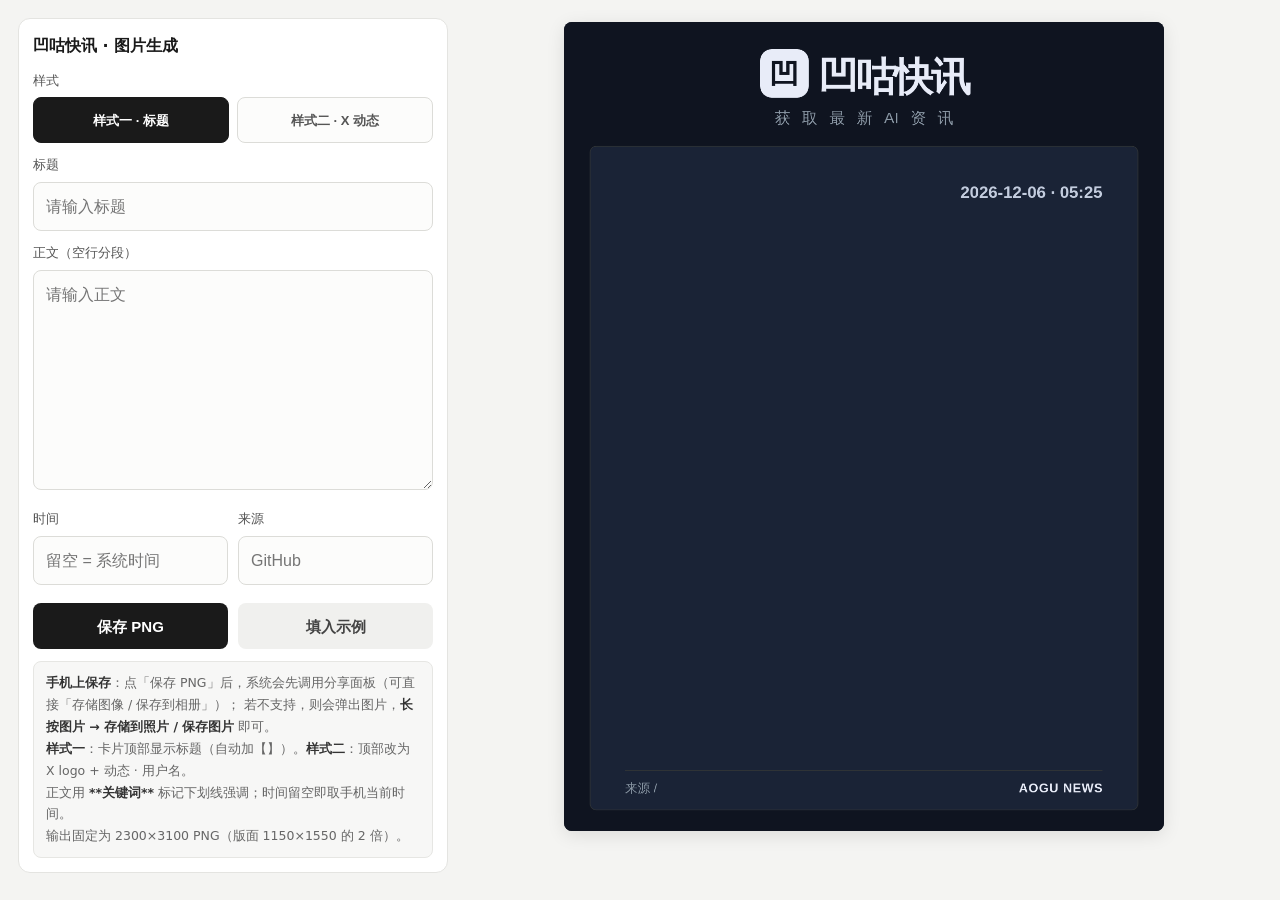
==== index.html @ 54849a7f "Add files via upload" ====
<!doctype html>
<html lang="zh-CN">
<head>
<meta charset="utf-8">
<meta name="viewport" content="width=device-width,initial-scale=1,viewport-fit=cover">
<meta name="theme-color" content="#0F1420">
<meta name="apple-mobile-web-app-capable" content="yes">
<meta name="apple-mobile-web-app-status-bar-style" content="black-translucent">
<meta name="format-detection" content="telephone=no">
<title>凹咕快讯 · 图片生成</title>
<style>
  *{box-sizing:border-box;-webkit-tap-highlight-color:transparent}
  html,body{margin:0;padding:0}
  body{padding:10px 10px calc(10px + env(safe-area-inset-bottom));background:#f4f4f2;color:#222;
       font:15px/1.6 "MiSans","Microsoft YaHei",system-ui,-apple-system,sans-serif;
       -webkit-text-size-adjust:100%;}
  .wrap{display:flex;flex-direction:column;gap:12px}
  .stage{order:1;position:sticky;top:0;z-index:9;background:#f4f4f2;
         padding:4px 0 8px;display:flex;justify-content:center}
  .panel{order:2;background:#fff;border:1px solid #e4e4e1;border-radius:12px;padding:14px}
  .panel h1{margin:0 0 12px;font-size:16px;font-weight:700;color:#1A1A1A}
  label{display:block;margin:0 0 6px;font-size:13px;color:#555}
  input,textarea{width:100%;padding:10px 12px;border:1px solid #dcdcd8;border-radius:8px;
       font:16px/1.7 "MiSans","Microsoft YaHei",sans-serif;background:#fcfcfb;outline:none;
       -webkit-appearance:none;appearance:none;}
  input:focus,textarea:focus{border-color:#1A1A1A;background:#fff}
  textarea{height:150px;resize:vertical;min-height:110px}
  .row{display:flex;gap:10px}
  .row>div{flex:1;min-width:0}
  .field{margin-bottom:12px}
  .btns{display:flex;gap:10px;margin-top:6px}
  .seg{display:flex;gap:8px}
  .seg button{flex:1;padding:12px 6px;border:1px solid #dcdcd8;border-radius:8px;cursor:pointer;
       background:#fcfcfb;color:#555;font:600 13px/1.2 "MiSans","Microsoft YaHei",sans-serif}
  .seg button.on{background:#1A1A1A;color:#fff;border-color:#1A1A1A}
  button{flex:1;padding:13px 10px;border:0;border-radius:8px;cursor:pointer;
         font:600 15px/1 "MiSans","Microsoft YaHei",sans-serif;min-height:46px}
  #save{background:#1A1A1A;color:#fff}
  #save:active{background:#000}
  #demo{background:#f0f0ee;color:#444}
  #demo:active{background:#e7e7e4}
  button:disabled{opacity:.6}
  .tip{margin-top:12px;padding:10px 12px;background:#f7f7f6;border:1px solid #e6e6e3;
       border-radius:8px;font-size:12.5px;color:#666;line-height:1.75}
  .tip b{color:#333}
  .panel[data-mode="1"] #fUser{display:none}
  .panel[data-mode="2"] #fTitle{display:none}
  canvas{display:block;width:auto;height:auto;max-width:100%;max-height:46vh;
         border-radius:8px;box-shadow:0 4px 18px rgba(0,0,0,.10);background:#0F1420}
  .sheet{position:fixed;inset:0;z-index:99;background:rgba(12,14,20,.82);
         display:flex;flex-direction:column;align-items:center;justify-content:center;
         gap:14px;padding:16px calc(16px + env(safe-area-inset-right)) calc(16px + env(safe-area-inset-bottom));
         overflow:auto;-webkit-overflow-scrolling:touch;}
  .sheet[hidden]{display:none}
  .sheet img{max-width:92vw;max-height:64vh;width:auto;height:auto;border-radius:8px;
             box-shadow:0 8px 40px rgba(0,0,0,.5);background:#0F1420}
  .sheet .hint{color:#E8ECF8;font-size:13.5px;text-align:center;line-height:1.7;max-width:32em}
  .sheet .hint small{color:#8B98A5;font-size:12px}
  .sheet .bar{display:flex;gap:10px;width:100%;max-width:420px}
  .sheet .bar button,.sheet .bar a{flex:1;display:flex;align-items:center;justify-content:center;
       padding:13px 10px;border-radius:8px;border:0;text-decoration:none;cursor:pointer;
       font:600 15px/1 "MiSans","Microsoft YaHei",sans-serif}
  .sheet .bar a{background:#E8ECF8;color:#0F1420}
  .sheet .bar button{background:rgba(255,255,255,.14);color:#E8ECF8}
  @media (min-width:920px){
    body{padding:18px}
    .wrap{flex-direction:row;align-items:flex-start;gap:18px}
    .panel{order:1;flex:0 0 430px}
    .stage{order:2;flex:1;position:static;justify-content:center}
    canvas{max-height:none;max-width:600px}
    textarea{height:220px}
  }
</style>
</head>
<body>
<div class="wrap">
  <div class="stage">
    <canvas id="cv" width="1150" height="1550"></canvas>
  </div>

  <div class="panel" id="panel" data-mode="1">
    <h1>凹咕快讯 · 图片生成</h1>
    <div class="field">
      <label>样式</label>
      <div class="seg" id="seg">
        <button type="button" data-mode="1" class="on">样式一 · 标题</button>
        <button type="button" data-mode="2">样式二 · X 动态</button>
      </div>
    </div>
    <div class="field" id="fTitle">
      <label>标题</label>
      <input id="title" placeholder="请输入标题">
    </div>
    <div class="field" id="fUser">
      <label>用户名</label>
      <input id="user" placeholder="例如：凹咕">
    </div>
    <div class="field">
      <label>正文（空行分段）</label>
      <textarea id="content" placeholder="请输入正文"></textarea>
    </div>
    <div class="row">
      <div class="field">
        <label>时间</label>
        <input id="date" placeholder="留空 = 系统时间">
      </div>
      <div class="field">
        <label>来源</label>
        <input id="source" placeholder="GitHub">
      </div>
    </div>
    <div class="btns">
      <button id="save">保存 PNG</button>
      <button id="demo">填入示例</button>
    </div>
    <div class="tip">
      <b>手机上保存</b>：点「保存 PNG」后，系统会先调用分享面板（可直接「存储图像 / 保存到相册」）；
      若不支持，则会弹出图片，<b>长按图片 → 存储到照片 / 保存图片</b> 即可。<br>
      <b>样式一</b>：卡片顶部显示标题（自动加【】）。<b>样式二</b>：顶部改为 X logo + 动态 · 用户名。<br>
      正文用 <b>**关键词**</b> 标记下划线强调；时间留空即取手机当前时间。<br>
      输出固定为 2300×3100 PNG（版面 1150×1550 的 2 倍）。
    </div>
  </div>
</div>

<div class="sheet" id="outcome" hidden>
  <img id="outImg" alt="生成的快讯图片">
  <div class="hint" id="outHint">长按上方图片 → 「存储到照片 / 保存图片」</div>
  <div class="bar">
    <a id="outLink" download>下载 / 保存</a>
    <button type="button" id="outClose">关闭</button>
  </div>
</div>

<script>
const W = 1150, H = 1550;

const C = {
  bg: '#0F1420',
  card: { x:50, y:238, w:1050, h:1271.5, r:12, fill:'#1A2336', line:'#2F3336' },
  logo:  { x:376, y:52, s:93, r:22, fill:'#E8ECF8', ch:'凹', size:56, stroke:2.2, glyph:'#0F1420' },
  brand: { left:489, cy:101, size:76, ls:-4, stroke:3, black:'#E8ECF8', gray:'#E8ECF8',
           name:'凹咕快讯', splitAt:2, name2:'开源情报' },
  sub:   { cy:183, size:30, ls:22.3, color:'#8B98A5', text:'获取最新AI资讯',
           text2:'获取热门开源作品' },
  title: { firstBaseline:350, size:55, ls:-4, stroke:3, lh:73.5, maxW:800,
           color:'#E8ECF8', maxLines:4 },
  body:  { x:117, w:915, size:42, ls:-1, lh:58.5, gap:12.5,
           color:'#E8ECF8', ulOffset:5.5, ulThick:3 },
  date:  { size:32, bold:true, color:'#C3CCDE', ls:0, gapTitle:60, gapBody:70,
           gapRule:34, gapAbove:50 },
  foot:  { ruleY:1433, ruleH:2, ruleColor:'#2F3336', cy:1467, size:24,
           color:'#8B98A5', brandColor:'#E8ECF8', brandLs:1.2, brand:'AOGU NEWS',
           gapBelowTitle:20.5, bottomLimit:1413 },
  x:     { boxX:117, boxY:278, padX:24, padY:18, boxR:14,
           boxFill:'#161E2E', boxLine:'#2F3336', boxLw:1.5,
           logoSize:52, iconColor:'#E8ECF8', gap:20, color:'#E8ECF8', label:'动态',
           bodyFirstBaseline:440 }
};

const FONT = '"MiSans","Microsoft YaHei",sans-serif';
const F_SERIF = 'Georgia,"Times New Roman",serif';
const X_LOGO_PATH = 'M18.244 2.25h3.308l-7.227 8.26 8.502 11.24H16.17l-5.214-6.817L4.99 '
                  + '21.75H1.68l7.73-8.835L1.254 2.25H8.08l4.713 6.231zm-1.161 '
                  + '17.52h1.833L7.084 4.126H5.117z';

const cv = document.getElementById('cv');
const ctx = cv.getContext('2d');

const SCALE_PREVIEW = 1, SCALE_EXPORT = 2;
let curScale = SCALE_PREVIEW;
cv.width = W * curScale; cv.height = H * curScale;

function ensureScale(s){
  if (curScale === s && cv.width === W * s) return;
  curScale = s;
  cv.width = W * s;
  cv.height = H * s;
}

function unitize(str){
  const units = [];
  let buf = '';
  for (const ch of str){
    if (/[A-Za-z0-9@#$%&+\-_.:'"\u2019]/.test(ch)) buf += ch;
    else {
      if (buf){ units.push(buf); buf = ''; }
      units.push(ch);
    }
  }
  if (buf) units.push(buf);
  return units;
}

function setFont(size, serif){
  if ('letterSpacing' in ctx) ctx.letterSpacing = '0px';
  ctx.font = size + 'px ' + (serif ? F_SERIF : FONT);
}

function measure(str, size, serif){
  setFont(size, serif);
  return ctx.measureText(str).width;
}

function baselineForCY(sample, size, cy, serif){
  setFont(size, serif);
  const m = ctx.measureText(sample);
  const asc = m.actualBoundingBoxAscent || size * 0.88;
  const desc = m.actualBoundingBoxDescent || size * 0.12;
  return cy + (asc - desc) / 2;
}

function toUnits(units, size, serif){
  return units.map(u => typeof u === 'string'
      ? { t:u, w:measure(u, size, serif), ul:false }
      : { t:u.t, w:measure(u.t, size, serif), ul:!!u.ul });
}

function wrap(units, maxW, size, ls, serif){
  const lines = [];
  let line = [], w = 0;
  for (const u of toUnits(units, size, serif)){
    const add = u.w + (line.length ? ls : 0);
    const blank = /^\s+$/.test(u.t);
    if (line.length && w + add > maxW && !blank){
      lines.push(line);
      line = [u]; w = u.w;
    } else if (blank && !line.length){
      continue;
    } else {
      line.push(u); w += add;
    }
  }
  if (line.length) lines.push(line);
  return lines;
}

function lineWidth(line, ls){ return line.reduce((s,u)=>s+u.w, 0) + ls * (line.length - 1); }

function drawLine(line, x, baseline, ls, opts){
  const { fill, stroke, justify, maxW, size, serif } = opts;
  setFont(size, serif);
  let cx = x, gap = ls;
  const natural = lineWidth(line, ls);
  if (justify && line.length > 1 && maxW > natural) gap = ls + (maxW - natural) / (line.length - 1);
  const drawn = [];
  for (const u of line){
    ctx.fillStyle = fill;
    if (stroke){ ctx.lineWidth = stroke; ctx.strokeStyle = fill; ctx.strokeText(u.t, cx, baseline); }
    ctx.fillText(u.t, cx, baseline);
    drawn.push({ ...u, x:cx });
    cx += u.w + gap;
  }
  return drawn;
}

function parseEmphasis(text){
  const parts = text.split(/\*\*(.+?)\*\*/g);
  const segs = [];
  for (let i = 0; i < parts.length; i++){
    if (!parts[i]) continue;
    segs.push({ text: parts[i], ul: i % 2 === 1, marker: i % 2 === 0 });
  }
  const units = [];
  for (const s of segs) for (const u of unitize(s.text)) units.push({ t:u, ul:s.ul });
  return units;
}

function formatDate(input){
  const p2 = n => String(n).padStart(2, '0');
  const now = new Date();
  const s = (input || '').trim();
  if (!s) return `${now.getFullYear()}-${p2(now.getMonth() + 1)}-${p2(now.getDate())}`
               + ` · ${p2(now.getHours())}:${p2(now.getMinutes())}`;
  const m = s.match(/^(\d{4})[-/.](\d{1,2})[-/.](\d{1,2})(?:\s*[T·]?\s*(\d{1,2}):(\d{2}))?/);
  if (!m) return s;
  let hh, mi;
  if (m[4] !== undefined){ hh = p2(+m[4]); mi = m[5]; }
  else { hh = p2(now.getHours()); mi = p2(now.getMinutes()); }
  return `${m[1]}-${p2(+m[2])}-${p2(+m[3])} · ${hh}:${mi}`;
}

function roundRect(x, y, w, h, r){
  ctx.beginPath();
  ctx.moveTo(x + r, y);
  ctx.arcTo(x + w, y, x + w, y + h, r);
  ctx.arcTo(x + w, y + h, x, y + h, r);
  ctx.arcTo(x, y + h, x, y, r);
  ctx.arcTo(x, y, x + w, y, r);
  ctx.closePath();
}

function drawBackground(){
  ctx.fillStyle = C.bg;
  ctx.fillRect(0, 0, W, H);
  const { x, y, w, h, r, fill, line } = C.card;
  ctx.save();
  ctx.fillStyle = fill; roundRect(x, y, w, h, r); ctx.fill();
  ctx.strokeStyle = line; ctx.lineWidth = 1.5; roundRect(x, y, w, h, r); ctx.stroke();
  ctx.restore();
}

function drawHeader(style2){
  const L = C.logo;
  ctx.fillStyle = L.fill;
  roundRect(L.x, L.y, L.s, L.s, L.r); ctx.fill();

  ctx.save();
  ctx.textAlign = 'left'; ctx.textBaseline = 'alphabetic';
  const b1 = baselineForCY(L.ch, L.size, L.y + L.s / 2, false);
  setFont(L.size, false);
  const w1 = ctx.measureText(L.ch).width;
  ctx.fillStyle = L.glyph;
  ctx.lineWidth = L.stroke; ctx.strokeStyle = L.glyph;
  const lx = L.x + (L.s - w1) / 2;
  ctx.strokeText(L.ch, lx, b1); ctx.fillText(L.ch, lx, b1);
  ctx.restore();

  const B = C.brand;
  const bText = (style2 && B.name2) ? B.name2 : B.name;
  const black = bText.slice(0, B.splitAt), rest = bText.slice(B.splitAt);
  ctx.textAlign = 'left';
  drawLine(toUnits(unitize(black), B.size), B.left, baselineForCY('凹', B.size, B.cy), B.ls,
           { fill:B.black, stroke:B.stroke, size:B.size });
  const bx = B.left + (measure(black, B.size) + B.ls * black.length);
  drawLine(toUnits(unitize(rest), B.size), bx, baselineForCY('凹', B.size, B.cy), B.ls,
           { fill:B.gray, stroke:B.stroke, size:B.size });

  const S = C.sub;
  const sText = (style2 && S.text2) ? S.text2 : S.text;
  const su = unitize(sText);
  const sw = su.reduce((s,u)=>s+measure(u, S.size),0) + S.ls * (su.length - 1);
  let sx = (W - sw) / 2;
  const sBase = baselineForCY('获', S.size, S.cy);
  ctx.fillStyle = S.color;
  setFont(S.size, false);
  for (const u of su){
    ctx.fillText(u, sx, sBase);
    sx += measure(u, S.size) + S.ls;
  }
}

function drawXLogo(x, y, size, color){
  const s = size / 24;
  ctx.save();
  ctx.translate(x, y);
  ctx.scale(s, s);
  ctx.fillStyle = color;
  ctx.fill(new Path2D(X_LOGO_PATH));
  ctx.restore();
}

function drawXHeader(user, textSize){
  const X = C.x;
  const name = (user || '').trim();
  const parts = name
      ? [{ t:X.label, bold:false }, { t:' · ', bold:false }, { t:name, bold:true }]
      : [{ t:X.label, bold:false }];
  const widths = parts.map(p => {
    if ('letterSpacing' in ctx) ctx.letterSpacing = '0px';
    ctx.font = (p.bold ? '700 ' : '') + textSize + 'px ' + FONT;
    return ctx.measureText(p.t).width;
  });
  const textW = widths.reduce((a, b) => a + b, 0);

  const boxH = X.logoSize + X.padY * 2;
  const boxW = X.padX * 2 + X.logoSize + X.gap + textW;
  const cy = X.boxY + boxH / 2;
  ctx.save();
  ctx.fillStyle = X.boxFill;
  roundRect(X.boxX, X.boxY, boxW, boxH, X.boxR); ctx.fill();
  ctx.strokeStyle = X.boxLine; ctx.lineWidth = X.boxLw;
  roundRect(X.boxX, X.boxY, boxW, boxH, X.boxR);
  ctx.stroke();
  ctx.restore();

  drawXLogo(X.boxX + X.padX, X.boxY + X.padY, X.logoSize, X.iconColor);

  const base = baselineForCY('动', textSize, cy);
  let cx = X.boxX + X.padX + X.logoSize + X.gap;
  parts.forEach((p, i) => {
    if ('letterSpacing' in ctx) ctx.letterSpacing = '0px';
    ctx.font = (p.bold ? '700 ' : '') + textSize + 'px ' + FONT;
    ctx.fillStyle = X.color;
    ctx.fillText(p.t, cx, base);
    cx += widths[i];
  });
}

function render(data){
  const T = C.title, BO = C.body, FO = C.foot, XH = C.x;
  const style2 = data.mode === 2;
  ctx.setTransform(curScale, 0, 0, curScale, 0, 0);
  ctx.textAlign = 'left'; ctx.textBaseline = 'alphabetic';

  const titleText = (!style2 && data.title)
      ? (data.title.startsWith('【') ? data.title : '【' + data.title + '】') : '';
  let tSize = T.size, tLines = [];
  if (titleText){
    const tu = unitize(titleText);
    for (; tSize >= 26; tSize -= 1){
      tLines = wrap(tu, T.maxW, tSize, T.ls);
      if (tLines.length <= T.maxLines) break;
    }
  }
  const tScale = titleText ? tSize / T.size : 1;
  const tPitch = T.lh * tScale;
  const lastTitleBaseline = tLines.length
      ? T.firstBaseline + (tLines.length - 1) * tPitch
      : T.firstBaseline - tPitch;

  const DT = C.date;
  const dateText = data.dateText || '';
  const dateBaseline = style2 ? FO.ruleY - DT.gapRule : lastTitleBaseline + DT.gapTitle;
  const bodyFirstBaseline = style2
      ? XH.bodyFirstBaseline
      : (dateText ? dateBaseline + DT.gapBody
                  : lastTitleBaseline + tPitch + FO.gapBelowTitle);
  const paras = (data.content || '').split(/\n\s*\n|\n/).map(s => s.trim()).filter(Boolean);
  const available = (style2 && dateText ? dateBaseline - DT.gapAbove : FO.bottomLimit)
                  - bodyFirstBaseline;

  let bSize = BO.size, bData = null;
  if (paras.length){
    for (; bSize >= 18; bSize -= 1){
      const lh = BO.lh * (bSize / BO.size);
      const ls = BO.ls * (bSize / BO.size);
      const gap = BO.gap * (bSize / BO.size);
      const blocks = paras.map(p => wrap(parseEmphasis(p), BO.w, bSize, ls));
      const totalLines = blocks.reduce((s, b) => s + b.length, 0);
      const need = (totalLines - 1) * lh + (blocks.length - 1) * gap + bSize * 0.26;
      if (need <= available || bSize === 18){ bData = { blocks, lh, ls, gap, size:bSize }; break; }
    }
  }

  drawBackground();
  drawHeader(style2);

  if (style2) drawXHeader(data.user, bData ? bData.size : BO.size);

  if (tLines.length){
    ctx.fillStyle = T.color; ctx.strokeStyle = T.color;
    for (let i = 0; i < tLines.length; i++){
      const line = tLines[i];
      const w = lineWidth(line, T.ls);
      drawLine(line, (W - w) / 2, T.firstBaseline + i * tPitch, T.ls,
               { fill:T.color, stroke:T.stroke * tScale, size:tSize });
    }
  }

  if (dateText){
    if ('letterSpacing' in ctx) ctx.letterSpacing = DT.ls + 'px';
    ctx.font = (DT.bold ? '700 ' : '') + DT.size + 'px ' + FONT;
    ctx.fillStyle = DT.color;
    ctx.fillText(dateText, BO.x + BO.w - ctx.measureText(dateText).width, dateBaseline);
    if ('letterSpacing' in ctx) ctx.letterSpacing = '0px';
  }

  if (bData){
    let base = bodyFirstBaseline;
    bData.blocks.forEach((block, pi) => {
      if (pi) base += bData.gap;
      block.forEach((line, li) => {
        const last = li === block.length - 1;
        const drawn = drawLine(line, BO.x, base, bData.ls,
                    { fill:BO.color, justify:!last, maxW:BO.w, size:bData.size });
        ctx.fillStyle = BO.color;
        ctx.beginPath();
        let runStart = null, runEnd = null;
        const flush = () => {
          if (runStart !== null){
            const y = base + BO.ulOffset;
            ctx.fillRect(runStart, y, runEnd - runStart, BO.ulThick);
            runStart = null;
          }
        };
        for (const u of drawn){
          if (u.ul){
            const x0 = u.x, x1 = u.x + u.w;
            if (runStart === null) runStart = x0;
            runEnd = Math.max(runEnd === null ? x1 : runEnd, x1);
          } else flush();
        }
        flush();
        base += bData.lh;
      });
    });
  }

  ctx.fillStyle = FO.ruleColor;
  ctx.fillRect(BO.x, FO.ruleY, BO.w, FO.ruleH);
  const fb = baselineForCY('来', FO.size, FO.cy);
  setFont(FO.size, false);
  ctx.fillStyle = FO.color;
  ctx.fillText('来源 / ' + (data.source || ''), BO.x, fb);

  if ('letterSpacing' in ctx) ctx.letterSpacing = '0px';
  ctx.font = '700 ' + FO.size + 'px ' + FONT;
  const bChars = [...FO.brand];
  const bWidths = bChars.map(ch => ctx.measureText(ch).width);
  const bTotal = bWidths.reduce((a, b) => a + b, 0) + FO.brandLs * (bChars.length - 1);
  let bx = BO.x + BO.w - bTotal;
  ctx.fillStyle = FO.brandColor;
  bChars.forEach((ch, i) => {
    ctx.font = '700 ' + FO.size + 'px ' + FONT;
    ctx.fillText(ch, bx, fb);
    bx += bWidths[i] + FO.brandLs;
  });
}

let mode = 1;

function readForm(){
  return {
    mode: mode,
    title: document.getElementById('title').value.trim(),
    user: document.getElementById('user').value.trim(),
    content: document.getElementById('content').value.replace(/\r/g, '').trim(),
    dateText: formatDate(document.getElementById('date').value),
    source: document.getElementById('source').value.trim()
  };
}

let timer = null;
function update(){
  clearTimeout(timer);
  timer = setTimeout(() => render(readForm()), 80);
}

['title','user','content','date','source'].forEach(id =>
  document.getElementById(id).addEventListener('input', update));

setInterval(() => {
  if (!document.getElementById('date').value.trim()) update();
}, 30000);

document.getElementById('seg').addEventListener('click', e => {
  const b = e.target.closest('button[data-mode]');
  if (!b) return;
  mode = +b.dataset.mode;
  document.getElementById('panel').dataset.mode = mode;
  document.querySelectorAll('#seg button').forEach(x => x.classList.toggle('on', x === b));
  update();
});

function fileName(d){
  const name = (d.title ? d.title.slice(0, 20) : '凹咕快讯')
      + (d.dateText ? '_' + d.dateText.split(' ')[0] : '') + '.png';
  return name.replace(/[\\/:*?"<>|]/g, '');
}

async function exportPNG(){
  const d = readForm();
  ensureScale(SCALE_EXPORT);
  render(d);
  const blob = await new Promise(res => cv.toBlob(res, 'image/png'));
  ensureScale(SCALE_PREVIEW);
  render(d);
  return { blob, name: fileName(d) };
}

const sheet = document.getElementById('outcome');
const outImg = document.getElementById('outImg');
const outLink = document.getElementById('outLink');
const outHint = document.getElementById('outHint');
let outURL = null;

function showSheet(blob, name){
  if (outURL) URL.revokeObjectURL(outURL);
  outURL = URL.createObjectURL(blob);
  outImg.src = outURL;
  outLink.href = outURL;
  outLink.download = name;
  const isWeChat = /MicroMessenger/i.test(navigator.userAgent);
  outHint.innerHTML = isWeChat
    ? '长按上方图片 → <b>保存图片</b>'
    : '长按上方图片 → <b>存储到照片</b>；或点下方按钮下载<br><small>' + name + '</small>';
  sheet.hidden = false;
}

document.getElementById('outClose').addEventListener('click', () => {
  sheet.hidden = true;
  if (outURL){ URL.revokeObjectURL(outURL); outURL = null; outImg.removeAttribute('src'); }
});

document.getElementById('save').addEventListener('click', async e => {
  const btn = e.currentTarget;
  const old = btn.textContent;
  btn.disabled = true; btn.textContent = '生成中…';
  try {
    const { blob, name } = await exportPNG();
    if (!blob) throw new Error('图片生成失败');
    let shared = false;
    try {
      if (navigator.canShare && navigator.canShare({ files: [new File([blob], name, { type: 'image/png' })] })){
        await navigator.share({ files: [new File([blob], name, { type: 'image/png' })], title: name });
        shared = true;
      }
    } catch (err) {
      if (err && err.name === 'AbortError') shared = true;
    }
    if (!shared) showSheet(blob, name);
  } catch (err) {
    alert('生成失败：' + (err && err.message ? err.message : err));
  } finally {
    btn.disabled = false; btn.textContent = old;
  }
});

document.getElementById('demo').addEventListener('click', () => {
  document.getElementById('title').value =
    'GitHub用Copilot写下80万行核心代码：一个人，几个月干完团队一两年的活';
  document.getElementById('content').value =
    'GitHub 完成了一次罕见的大型软件迁移：借助 Copilot，将 Agent 核心运行时从 TypeScript 重写为超过 80 万行 Rust。GitHub 表示，**大部分代码由 AI Agent 编写**，整个项目主要由一名开发者推进。\n' +
    '这套运行时是 Copilot 命令行、应用和代码审查等产品背后的共同底座。迁移被拆成 128 个合并请求，在约 14 周半内连续发布 135 个版本，一边替换，一边测试。\n' +
    '最终形成的生产代码达到 83.2 万行，另有约 46.9 万行单元测试。过去需要一支团队花一到两年完成的迁移，如今**一个人借助 Agent，几个月就做完了**。';
  document.getElementById('date').value = '';
  document.getElementById('source').value = 'GitHub';
  document.getElementById('user').value = '凹咕';
  update();
});

if (document.fonts && document.fonts.ready) document.fonts.ready.then(update);
else update();
update();
</script>
</body>
</html>
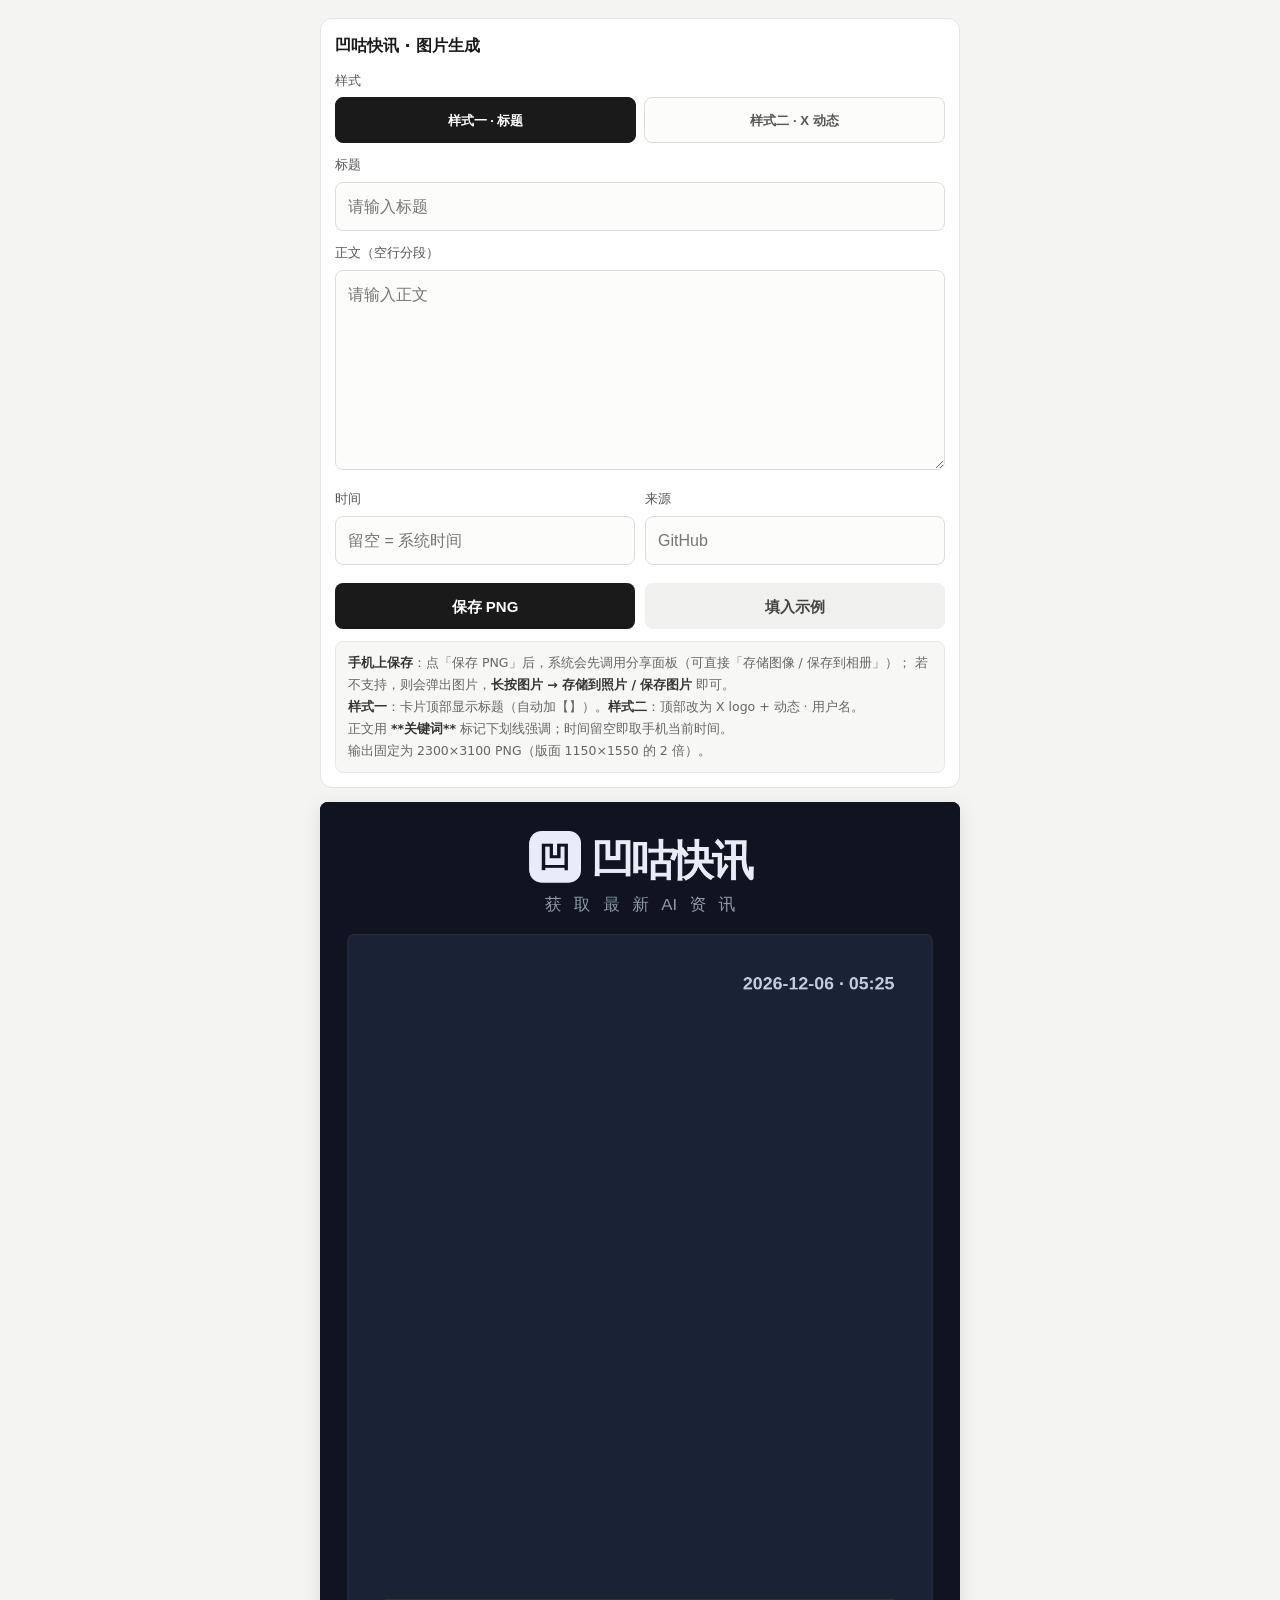
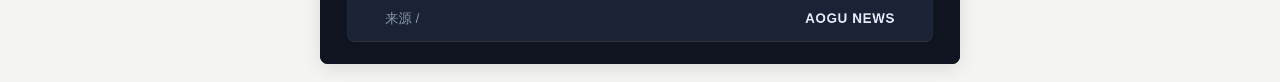
==== commit a16a7584: "Add files via upload" ====
--- a/index.html
+++ b/index.html
@@ -3,6 +3,9 @@
 <head>
 <meta charset="utf-8">
 <meta name="viewport" content="width=device-width,initial-scale=1,viewport-fit=cover">
+<meta name="robots" content="noindex,nofollow,noarchive,noimageindex">
+<meta name="googlebot" content="noindex,nofollow">
+<meta name="referrer" content="no-referrer">
 <meta name="theme-color" content="#0F1420">
 <meta name="apple-mobile-web-app-capable" content="yes">
 <meta name="apple-mobile-web-app-status-bar-style" content="black-translucent">
@@ -14,10 +17,10 @@
   body{padding:10px 10px calc(10px + env(safe-area-inset-bottom));background:#f4f4f2;color:#222;
        font:15px/1.6 "MiSans","Microsoft YaHei",system-ui,-apple-system,sans-serif;
        -webkit-text-size-adjust:100%;}
-  .wrap{display:flex;flex-direction:column;gap:12px}
-  .stage{order:1;position:sticky;top:0;z-index:9;background:#f4f4f2;
-         padding:4px 0 8px;display:flex;justify-content:center}
-  .panel{order:2;background:#fff;border:1px solid #e4e4e1;border-radius:12px;padding:14px}
+  .wrap{display:flex;flex-direction:column;align-items:center;gap:14px}
+  .panel{order:1;width:100%;max-width:560px;background:#fff;border:1px solid #e4e4e1;
+         border-radius:12px;padding:14px}
+  .stage{order:2;width:100%;max-width:560px;display:flex;justify-content:center}
   .panel h1{margin:0 0 12px;font-size:16px;font-weight:700;color:#1A1A1A}
   label{display:block;margin:0 0 6px;font-size:13px;color:#555}
   input,textarea{width:100%;padding:10px 12px;border:1px solid #dcdcd8;border-radius:8px;
@@ -45,7 +48,7 @@
   .tip b{color:#333}
   .panel[data-mode="1"] #fUser{display:none}
   .panel[data-mode="2"] #fTitle{display:none}
-  canvas{display:block;width:auto;height:auto;max-width:100%;max-height:46vh;
+  canvas{display:block;width:100%;height:auto;max-width:560px;
          border-radius:8px;box-shadow:0 4px 18px rgba(0,0,0,.10);background:#0F1420}
   .sheet{position:fixed;inset:0;z-index:99;background:rgba(12,14,20,.82);
          display:flex;flex-direction:column;align-items:center;justify-content:center;
@@ -64,11 +67,9 @@
   .sheet .bar button{background:rgba(255,255,255,.14);color:#E8ECF8}
   @media (min-width:920px){
     body{padding:18px}
-    .wrap{flex-direction:row;align-items:flex-start;gap:18px}
-    .panel{order:1;flex:0 0 430px}
-    .stage{order:2;flex:1;position:static;justify-content:center}
-    canvas{max-height:none;max-width:600px}
-    textarea{height:220px}
+    .panel,.stage{max-width:640px}
+    canvas{max-width:640px}
+    textarea{height:200px}
   }
 </style>
 </head>
